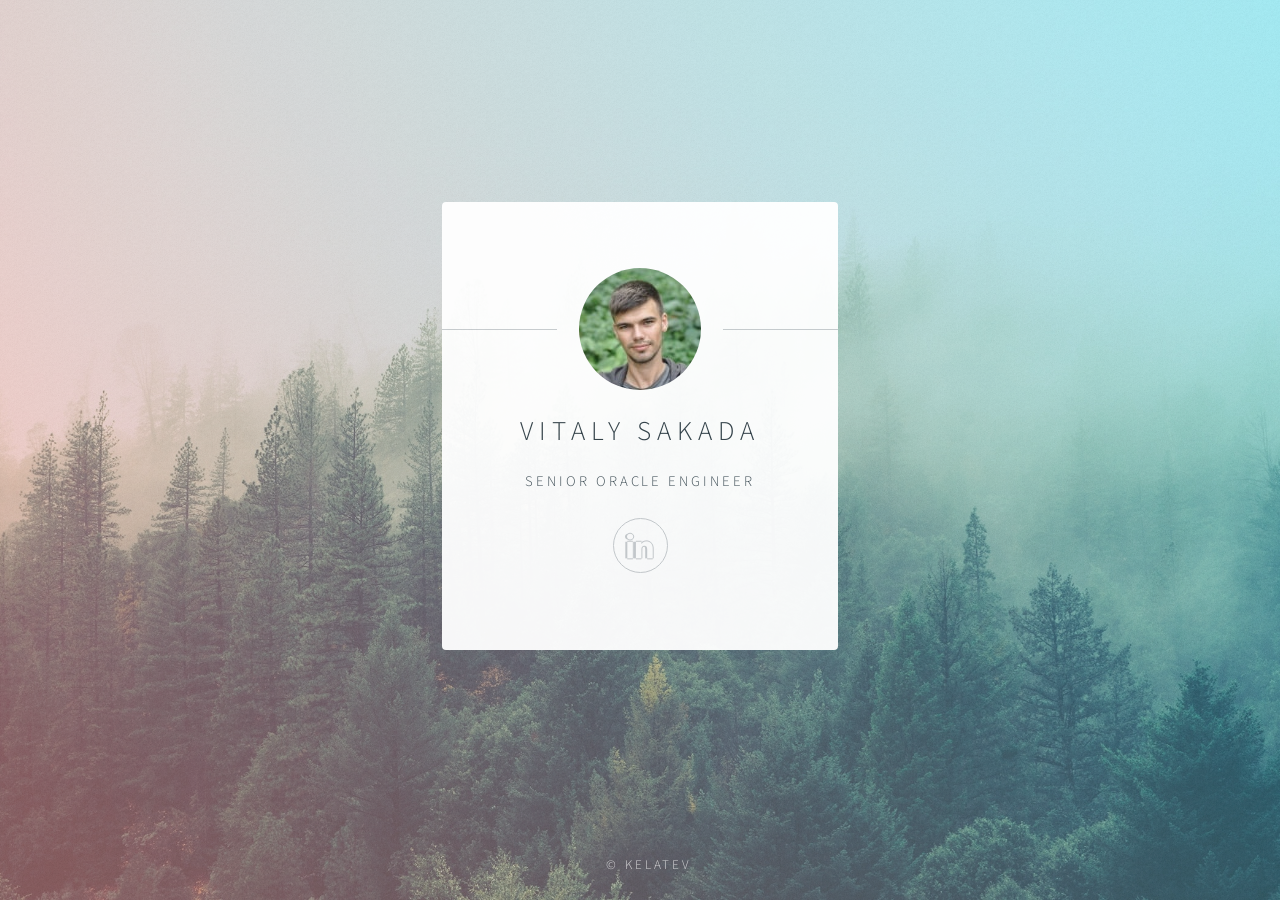
==== index.html @ fc94ff6a "Update index.html" ====
<!DOCTYPE HTML>
<html>
  <head>
    <title>Kelatev</title>
    <meta charset="utf-8" />
    <meta name="viewport" content="width=device-width, initial-scale=1" />
    <style>
@font-face{font-family:'FortAwesome';src:url([data-uri]) format('woff');font-weight:normal;font-style:normal}.fa{display:inline-block;font:normal normal normal 14px/1 'FortAwesome';font-size:inherit;text-rendering:auto;-webkit-font-smoothing:antialiased;-moz-osx-font-smoothing:grayscale}.fa-envelope:before{content:'\f004'}.fa-linkedin:before{content:'\f008'}.fa-facebook:before{content:'\f00f'}

    </style>
    <link rel="stylesheet" href="http://fonts.googleapis.com/css?family=Source+Sans+Pro:300" />
    <link rel="stylesheet" href="/css/main.css" />
    <noscript>
      <style>
      body:after {
    		display: none;
    	}
    	#main {
    		-moz-transform: none !important;
    		-webkit-transform: none !important;
    		-ms-transform: none !important;
    		transform: none !important;
    		opacity: 1 !important;
    	}
      </style>
    </noscript>
  </head>
  <body class="is-loading">

    <!-- Wrapper -->
      <div id="wrapper">

        <!-- Main -->
          <section id="main">
            <header>
              <span class="avatar"><img src="[data-uri]" alt="" /></span>
              <h1>Vitaly Sakada</h1>
              <p>Senior Oracle Engineer</p>
            </header>

            <footer>
              <ul class="icons">
                <li><a href="https://ua.linkedin.com/in/kelatev" class="fa fa-linkedin">LinkedIn</a></li>
              </ul>
            </footer>
          </section>

        <!-- Footer -->
          <footer id="footer">
            <ul class="copyright">
              <li>&copy; Kelatev</li>
            </ul>
          </footer>

      </div>

      <script>
        if ('addEventListener' in window) {
          window.addEventListener('load', function() { document.body.className = document.body.className.replace(/\bis-loading\b/, ''); });
        }
      </script>

  </body>
</html>
---- css/main.css ----
@charset "UTF-8";

/* Reset */

	html, body, div, span, applet, object, iframe, h1, h2, h3, h4, h5, h6, p, blockquote, pre, a, abbr, acronym, address, big, cite, code, del, dfn, em, img, ins, kbd, q, s, samp, small, strike, strong, sub, sup, tt, var, b, u, i, center, dl, dt, dd, ol, ul, li, fieldset, form, label, legend, table, caption, tbody, tfoot, thead, tr, th, td, article, aside, canvas, details, embed, figure, figcaption, footer, header, hgroup, menu, nav, output, ruby, section, summary, time, mark, audio, video {
		margin: 0;
		padding: 0;
		border: 0;
		font-size: 100%;
		font: inherit;
		vertical-align: baseline;
	}

	article, aside, details, figcaption, figure, footer, header, hgroup, menu, nav, section {
		display: block;
	}

	body {
		line-height: 1;
	}

	ol, ul {
		list-style: none;
	}

	blockquote, q {
		quotes: none;
	}

	blockquote:before, blockquote:after, q:before, q:after {
		content: '';
		content: none;
	}

	table {
		border-collapse: collapse;
		border-spacing: 0;
	}

	body {
		-webkit-text-size-adjust: none;
	}

/* Box Model */

	*, *:before, *:after {
		-moz-box-sizing: border-box;
		-webkit-box-sizing: border-box;
		box-sizing: border-box;
	}

/* Basic */

	@media screen and (max-width: 480px) {

		html, body {
			min-width: 320px;
		}

	}

	body.is-loading *, body.is-loading *:before, body.is-loading *:after {
		-moz-animation: none !important;
		-webkit-animation: none !important;
		-ms-animation: none !important;
		animation: none !important;
		-moz-transition: none !important;
		-webkit-transition: none !important;
		-ms-transition: none !important;
		transition: none !important;
	}

	html {
		height: 100%;
	}

	body {
		height: 100%;
		background-color: #ffffff;
		background-image: url("/images/overlay.png"), -moz-linear-gradient(60deg, rgba(255, 165, 150, 0.5) 5%, rgba(0, 228, 255, 0.35)), url("/images/nature-forest-trees-fog-min.jpeg");
		background-image: url("/images/overlay.png"), -webkit-linear-gradient(60deg, rgba(255, 165, 150, 0.5) 5%, rgba(0, 228, 255, 0.35)), url("/images/nature-forest-trees-fog-min.jpeg");
		background-image: url("/images/overlay.png"), -ms-linear-gradient(60deg, rgba(255, 165, 150, 0.5) 5%, rgba(0, 228, 255, 0.35)), url("/images/nature-forest-trees-fog-min.jpeg");
		background-image: url("/images/overlay.png"), linear-gradient(60deg, rgba(255, 165, 150, 0.5) 5%, rgba(0, 228, 255, 0.35)), url("/images/nature-forest-trees-fog-min.jpeg");
		background-repeat: repeat,			no-repeat,			no-repeat;
		background-size: 100px 100px, cover,				cover;
		background-position: top left,		center center,		bottom center;
		background-attachment: fixed,			fixed,				fixed;
	}

		body:after {
			content: '';
			display: block;
			position: fixed;
			top: 0;
			left: 0;
			width: 100%;
			height: inherit;
			opacity: 0;
			z-index: 1;
			background-color: #ffffff;
			background-image: url("/images/overlay.png"), -moz-linear-gradient(60deg, rgba(255, 165, 150, 0.5) 5%, rgba(0, 228, 255, 0.35));
			background-image: url("/images/overlay.png"), -webkit-linear-gradient(60deg, rgba(255, 165, 150, 0.5) 5%, rgba(0, 228, 255, 0.35));
			background-image: url("/images/overlay.png"), -ms-linear-gradient(60deg, rgba(255, 165, 150, 0.5) 5%, rgba(0, 228, 255, 0.35));
			background-image: url("/images/overlay.png"), linear-gradient(60deg, rgba(255, 165, 150, 0.5) 5%, rgba(0, 228, 255, 0.35));
			background-repeat: repeat,			no-repeat;
			background-size: 100px 100px, cover;
			background-position: top left,		center center;
			-moz-transition: opacity 1.75s ease-out;
			-webkit-transition: opacity 1.75s ease-out;
			-ms-transition: opacity 1.75s ease-out;
			transition: opacity 1.75s ease-out;
		}

		body.is-loading:after {
			opacity: 1;
		}

/* Type */

	body, input, select, textarea {
		color: #414f57;
		font-family: "Source Sans Pro", Helvetica, sans-serif;
		font-size: 14pt;
		font-weight: 300;
		line-height: 2;
		letter-spacing: 0.2em;
		text-transform: uppercase;
	}

		@media screen and (max-width: 1680px) {

			body, input, select, textarea {
				font-size: 11pt;
			}

		}

		@media screen and (max-width: 480px) {

			body, input, select, textarea {
				font-size: 10pt;
				line-height: 1.75;
			}

		}

	a {
		-moz-transition: color 0.2s ease, border-color 0.2s ease;
		-webkit-transition: color 0.2s ease, border-color 0.2s ease;
		-ms-transition: color 0.2s ease, border-color 0.2s ease;
		transition: color 0.2s ease, border-color 0.2s ease;
		color: inherit;
		text-decoration: none;
	}

		a:before {
			-moz-transition: color 0.2s ease, text-shadow 0.2s ease;
			-webkit-transition: color 0.2s ease, text-shadow 0.2s ease;
			-ms-transition: color 0.2s ease, text-shadow 0.2s ease;
			transition: color 0.2s ease, text-shadow 0.2s ease;
		}

		a:hover {
			color: #6EF1AA;
		}

	strong, b {
		color: #313f47;
	}

	em, i {
		font-style: italic;
	}

	p {
		margin: 0 0 1.5em 0;
	}

	h1, h2, h3, h4, h5, h6 {
		color: #313f47;
		line-height: 1.5;
		margin: 0 0 0.75em 0;
	}

		h1 a, h2 a, h3 a, h4 a, h5 a, h6 a {
			color: inherit;
			text-decoration: none;
		}

	h1 {
		font-size: 1.85em;
		letter-spacing: 0.22em;
		margin: 0 0 0.525em 0;
	}

	h2 {
		font-size: 1.25em;
	}

	h3 {
		font-size: 1em;
	}

	h4 {
		font-size: 1em;
	}

	h5 {
		font-size: 1em;
	}

	h6 {
		font-size: 1em;
	}

	@media screen and (max-width: 480px) {

		h1 {
			font-size: 1.65em;
		}

	}

	sub {
		font-size: 0.8em;
		position: relative;
		top: 0.5em;
	}

	sup {
		font-size: 0.8em;
		position: relative;
		top: -0.5em;
	}

	hr {
		border: 0;
		border-bottom: solid 1px #c8cccf;
		margin: 3em 0;
	}

/* Icon */

	.icon {
		text-decoration: none;
		position: relative;
		border-bottom: none;
	}

		.icon:before {
			-moz-osx-font-smoothing: grayscale;
			-webkit-font-smoothing: antialiased;
			font-family: FontAwesome;
			font-style: normal;
			font-weight: normal;
			text-transform: none !important;
		}

		.icon > .label {
			display: none;
		}

/* List */

	ol {
		list-style: decimal;
		margin: 0 0 1.5em 0;
		padding-left: 1.25em;
	}

		ol li {
			padding-left: 0.25em;
		}

	ul {
		list-style: disc;
		margin: 0 0 1.5em 0;
		padding-left: 1em;
	}

		ul li {
			padding-left: 0.5em;
		}

		ul.alt {
			list-style: none;
			padding-left: 0;
		}

			ul.alt li {
				border-top: solid 1px #c8cccf;
				padding: 0.5em 0;
			}

				ul.alt li:first-child {
					border-top: 0;
					padding-top: 0;
				}

		ul.icons {
			cursor: default;
			list-style: none;
			padding-left: 0;
			margin-top: -0.675em;
		}

			ul.icons li {
				display: inline-block;
				padding: 0.675em 0.5em;
			}

				ul.icons li a {
					text-decoration: none;
					position: relative;
					display: block;
					width: 3.75em;
					height: 3.75em;
					border-radius: 100%;
					border: solid 1px #c8cccf;
					line-height: 3.75em;
					overflow: hidden;
					text-align: center;
					text-indent: 3.75em;
					white-space: nowrap;
				}

					ul.icons li a:before {
						-moz-osx-font-smoothing: grayscale;
						-webkit-font-smoothing: antialiased;
						font-style: normal;
						font-weight: normal;
						text-transform: none !important;
					}

					ul.icons li a:before {
						color: #ffffff;
						text-shadow: 1.25px 0px 0px #c8cccf, -1.25px 0px 0px #c8cccf, 0px 1.25px 0px #c8cccf, 0px -1.25px 0px #c8cccf;
					}

					ul.icons li a:hover:before {
						text-shadow: 1.25px 0px 0px #6EF1AA, -1.25px 0px 0px #6EF1AA, 0px 1.25px 0px #6EF1AA, 0px -1.25px 0px #6EF1AA;
					}

					ul.icons li a:before {
						position: absolute;
						top: 0;
						left: 0;
						width: inherit;
						height: inherit;
						font-size: 1.85rem;
						line-height: inherit;
						text-align: center;
						text-indent: 0;
					}

					ul.icons li a:hover {
						border-color: #6EF1AA;
					}

			@media screen and (max-width: 480px) {

				ul.icons li a:before {
					font-size: 1.5rem;
				}

			}

		ul.actions {
			cursor: default;
			list-style: none;
			padding-left: 0;
		}

			ul.actions li {
				display: inline-block;
				padding: 0 0.75em 0 0;
				vertical-align: middle;
			}

				ul.actions li:last-child {
					padding-right: 0;
				}

	dl {
		margin: 0 0 1.5em 0;
	}

		dl dt {
			display: block;
			margin: 0 0 0.75em 0;
		}

		dl dd {
			margin-left: 1.5em;
		}

/* Button */

	input[type="submit"],
	input[type="reset"],
	input[type="button"],
	button,
	.button {
		-moz-appearance: none;
		-webkit-appearance: none;
		-ms-appearance: none;
		appearance: none;
		-moz-transition: background-color 0.2s ease-in-out, border-color 0.2s ease-in-out, color 0.2s ease-in-out;
		-webkit-transition: background-color 0.2s ease-in-out, border-color 0.2s ease-in-out, color 0.2s ease-in-out;
		-ms-transition: background-color 0.2s ease-in-out, border-color 0.2s ease-in-out, color 0.2s ease-in-out;
		transition: background-color 0.2s ease-in-out, border-color 0.2s ease-in-out, color 0.2s ease-in-out;
		display: inline-block;
		height: 2.75em;
		line-height: 2.75em;
		padding: 0 1.5em;
		background-color: transparent;
		border-radius: 4px;
		border: solid 1px #c8cccf;
		color: #414f57 !important;
		cursor: pointer;
		text-align: center;
		text-decoration: none;
		white-space: nowrap;
	}

		input[type="submit"]:hover,
		input[type="reset"]:hover,
		input[type="button"]:hover,
		button:hover,
		.button:hover {
			border-color: #6EF1AA;
			color: #6EF1AA !important;
		}

		input[type="submit"].icon,
		input[type="reset"].icon,
		input[type="button"].icon,
		button.icon,
		.button.icon {
			padding-left: 1.35em;
		}

			input[type="submit"].icon:before,
			input[type="reset"].icon:before,
			input[type="button"].icon:before,
			button.icon:before,
			.button.icon:before {
				margin-right: 0.5em;
			}

		input[type="submit"].fit,
		input[type="reset"].fit,
		input[type="button"].fit,
		button.fit,
		.button.fit {
			display: block;
			width: 100%;
			margin: 0 0 0.75em 0;
		}

		input[type="submit"].small,
		input[type="reset"].small,
		input[type="button"].small,
		button.small,
		.button.small {
			font-size: 0.8em;
		}

		input[type="submit"].big,
		input[type="reset"].big,
		input[type="button"].big,
		button.big,
		.button.big {
			font-size: 1.35em;
		}

		input[type="submit"].disabled, input[type="submit"]:disabled,
		input[type="reset"].disabled,
		input[type="reset"]:disabled,
		input[type="button"].disabled,
		input[type="button"]:disabled,
		button.disabled,
		button:disabled,
		.button.disabled,
		.button:disabled {
			-moz-pointer-events: none;
			-webkit-pointer-events: none;
			-ms-pointer-events: none;
			pointer-events: none;
			opacity: 0.5;
		}

/* Main */

	#main {
		position: relative;
		max-width: 100%;
		min-width: 27em;
		padding: 4.5em 3em 3em 3em ;
		background: #ffffff;
		border-radius: 4px;
		cursor: default;
		opacity: 0.95;
		text-align: center;
		-moz-transform-origin: 50% 50%;
		-webkit-transform-origin: 50% 50%;
		-ms-transform-origin: 50% 50%;
		transform-origin: 50% 50%;
		-moz-transform: rotateX(0deg);
		-webkit-transform: rotateX(0deg);
		-ms-transform: rotateX(0deg);
		transform: rotateX(0deg);
		-moz-transition: opacity 1s ease, -moz-transform 1s ease;
		-webkit-transition: opacity 1s ease, -webkit-transform 1s ease;
		-ms-transition: opacity 1s ease, -ms-transform 1s ease;
		transition: opacity 1s ease, transform 1s ease;
	}

		#main .avatar {
			position: relative;
			display: block;
			margin-bottom: 1.5em;
		}

			#main .avatar img {
				display: block;
				margin: 0 auto;
				border-radius: 100%;
				box-shadow: 0 0 0 1.5em #ffffff;
			}

			#main .avatar:before {
				content: '';
				display: block;
				position: absolute;
				top: 50%;
				left: -3em;
				width: calc(100% + 6em);
				height: 1px;
				z-index: -1;
				background: #c8cccf;
			}

		@media screen and (max-width: 480px) {

			#main {
				min-width: 0;
				width: 100%;
				padding: 4em 2em 2.5em 2em ;
			}

				#main .avatar:before {
					left: -2em;
					width: calc(100% + 4em);
				}

		}

		body.is-loading #main {
			opacity: 0;
			-moz-transform: rotateX(15deg);
			-webkit-transform: rotateX(15deg);
			-ms-transform: rotateX(15deg);
			transform: rotateX(15deg);
		}

/* Footer */

	#footer {
		-moz-align-self: -moz-flex-end;
		-webkit-align-self: -webkit-flex-end;
		-ms-align-self: -ms-flex-end;
		align-self: flex-end;
		width: 100%;
		padding: 1.5em 0 0 0;
		color: rgba(255, 255, 255, 0.75);
		cursor: default;
		text-align: center;
	}

		#footer .copyright {
			margin: 0;
			padding: 0;
			font-size: 0.9em;
			list-style: none;
		}

			#footer .copyright li {
				display: inline-block;
				margin: 0 0 0 0.45em;
				padding: 0 0 0 0.85em;
				border-left: solid 1px rgba(255, 255, 255, 0.5);
				line-height: 1;
			}

				#footer .copyright li:first-child {
					border-left: 0;
				}

/* Wrapper */

	#wrapper {
		display: -moz-flex;
		display: -webkit-flex;
		display: -ms-flex;
		display: flex;
		-moz-align-items: center;
		-webkit-align-items: center;
		-ms-align-items: center;
		align-items: center;
		-moz-justify-content: space-between;
		-webkit-justify-content: space-between;
		-ms-justify-content: space-between;
		justify-content: space-between;
		-moz-flex-direction: column;
		-webkit-flex-direction: column;
		-ms-flex-direction: column;
		flex-direction: column;
		-moz-perspective: 1000px;
		-webkit-perspective: 1000px;
		-ms-perspective: 1000px;
		perspective: 1000px;
		position: relative;
		min-height: 100%;
		padding: 1.5em;
		z-index: 2;
	}

		#wrapper > * {
			z-index: 1;
		}

		#wrapper:before {
			content: '';
			display: block;
		}

		@media screen and (max-width: 360px) {

			#wrapper {
				padding: 0.75em;
			}

		}

		body.is-ie #wrapper {
			height: 100%;
		}
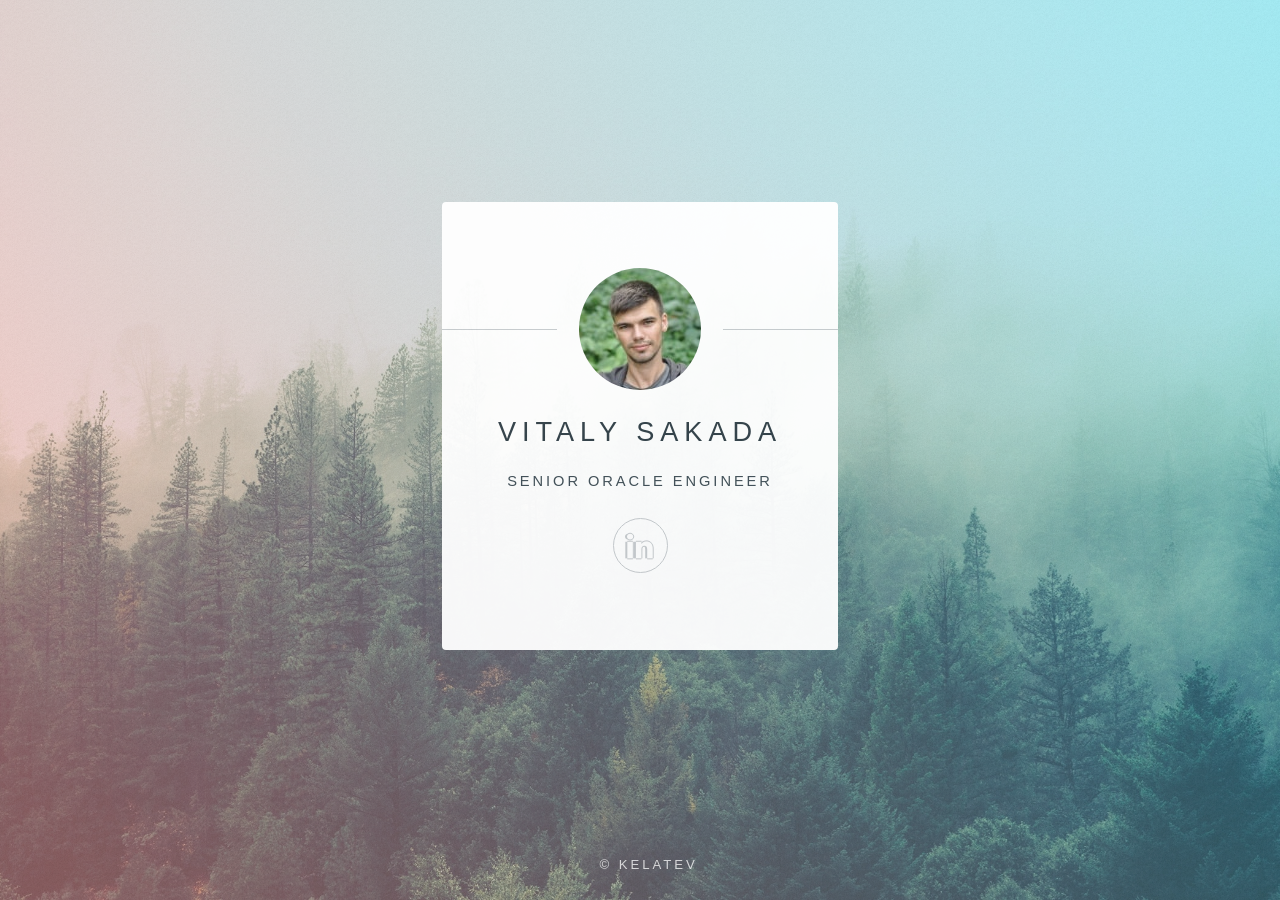
==== commit e57d15ca: "some update" ====
--- a/index.html
+++ b/index.html
@@ -1,64 +1,53 @@
-<!DOCTYPE HTML>
-<html>
-  <head>
-    <title>Kelatev</title>
-    <meta charset="utf-8" />
-    <meta name="viewport" content="width=device-width, initial-scale=1" />
-    <style>
-@font-face{font-family:'FortAwesome';src:url([data-uri]) format('woff');font-weight:normal;font-style:normal}.fa{display:inline-block;font:normal normal normal 14px/1 'FortAwesome';font-size:inherit;text-rendering:auto;-webkit-font-smoothing:antialiased;-moz-osx-font-smoothing:grayscale}.fa-envelope:before{content:'\f004'}.fa-linkedin:before{content:'\f008'}.fa-facebook:before{content:'\f00f'}
+<!DOCTYPE html>
+<html lang="en">
 
-    </style>
-    <link rel="stylesheet" href="http://fonts.googleapis.com/css?family=Source+Sans+Pro:300" />
-    <link rel="stylesheet" href="/css/main.css" />
-    <noscript>
-      <style>
-      body:after {
-    		display: none;
-    	}
-    	#main {
-    		-moz-transform: none !important;
-    		-webkit-transform: none !important;
-    		-ms-transform: none !important;
-    		transform: none !important;
-    		opacity: 1 !important;
-    	}
-      </style>
-    </noscript>
-  </head>
-  <body class="is-loading">
+<head>
+  <meta charset="utf-8" />
+  <title>Kelatev</title>
+  <meta name="viewport" content="width=device-width, initial-scale=1" />
+  <link rel="preconnect" href="https://fonts.googleapis.com">
+  <link rel="preconnect" href="https://fonts.gstatic.com" crossorigin>
+  <link rel="stylesheet" href="/css/main.css" />
+  <link href="https://fonts.googleapis.com/css2?family=Source+Code+Pro:wght@300&display=swap" rel="stylesheet">
 
-    <!-- Wrapper -->
-      <div id="wrapper">
+</head>
+<body class="is-loading">
 
-        <!-- Main -->
-          <section id="main">
-            <header>
-              <span class="avatar"><img src="[data-uri]" alt="" /></span>
-              <h1>Vitaly Sakada</h1>
-              <p>Senior Oracle Engineer</p>
-            </header>
+  <!-- Wrapper -->
+  <div id="wrapper">
 
-            <footer>
-              <ul class="icons">
-                <li><a href="https://ua.linkedin.com/in/kelatev" class="fa fa-linkedin">LinkedIn</a></li>
-              </ul>
-            </footer>
-          </section>
+    <!-- Main -->
+    <main id="main">
+      <header>
+        <span class="avatar"><img
+            src="[data-uri]"
+            alt="Avatar" loading="lazy" /></span>
+        <h1>Vitaly Sakada</h1>
+        <p>Senior Oracle Engineer</p>
+      </header>
 
-        <!-- Footer -->
-          <footer id="footer">
-            <ul class="copyright">
-              <li>&copy; Kelatev</li>
-            </ul>
-          </footer>
+      <footer>
+        <ul class="icons">
+          <li><a href="https://ua.linkedin.com/in/kelatev" class="fa fa-linkedin" target="_blank"
+              rel="noopener noreferrer" aria-label="LinkedIn profile">LinkedIn</a></li>
+        </ul>
+      </footer>
+    </main>
 
-      </div>
+    <!-- Footer -->
+    <footer id="footer">
+      <ul class="copyright">
+        <li>&copy; Kelatev</li>
+      </ul>
+    </footer>
 
-      <script>
-        if ('addEventListener' in window) {
-          window.addEventListener('load', function() { document.body.className = document.body.className.replace(/\bis-loading\b/, ''); });
-        }
-      </script>
+  </div>
 
-  </body>
-</html>
+  <script>
+    window.addEventListener('DOMContentLoaded', function () {
+      document.body.classList.remove('is-loading');
+    });
+  </script>
+</body>
+
+</html>
--- a/css/main.css
+++ b/css/main.css
@@ -645,4 +645,6 @@
 
 		body.is-ie #wrapper {
 			height: 100%;
-		}+		}
+
+@font-face{font-family:'FortAwesome';src:url([data-uri]) format('woff');font-weight:normal;font-style:normal}.fa{display:inline-block;font:normal normal normal 14px/1 'FortAwesome';font-size:inherit;text-rendering:auto;-webkit-font-smoothing:antialiased;-moz-osx-font-smoothing:grayscale}.fa-envelope:before{content:'\f004'}.fa-linkedin:before{content:'\f008'}.fa-facebook:before{content:'\f00f'}
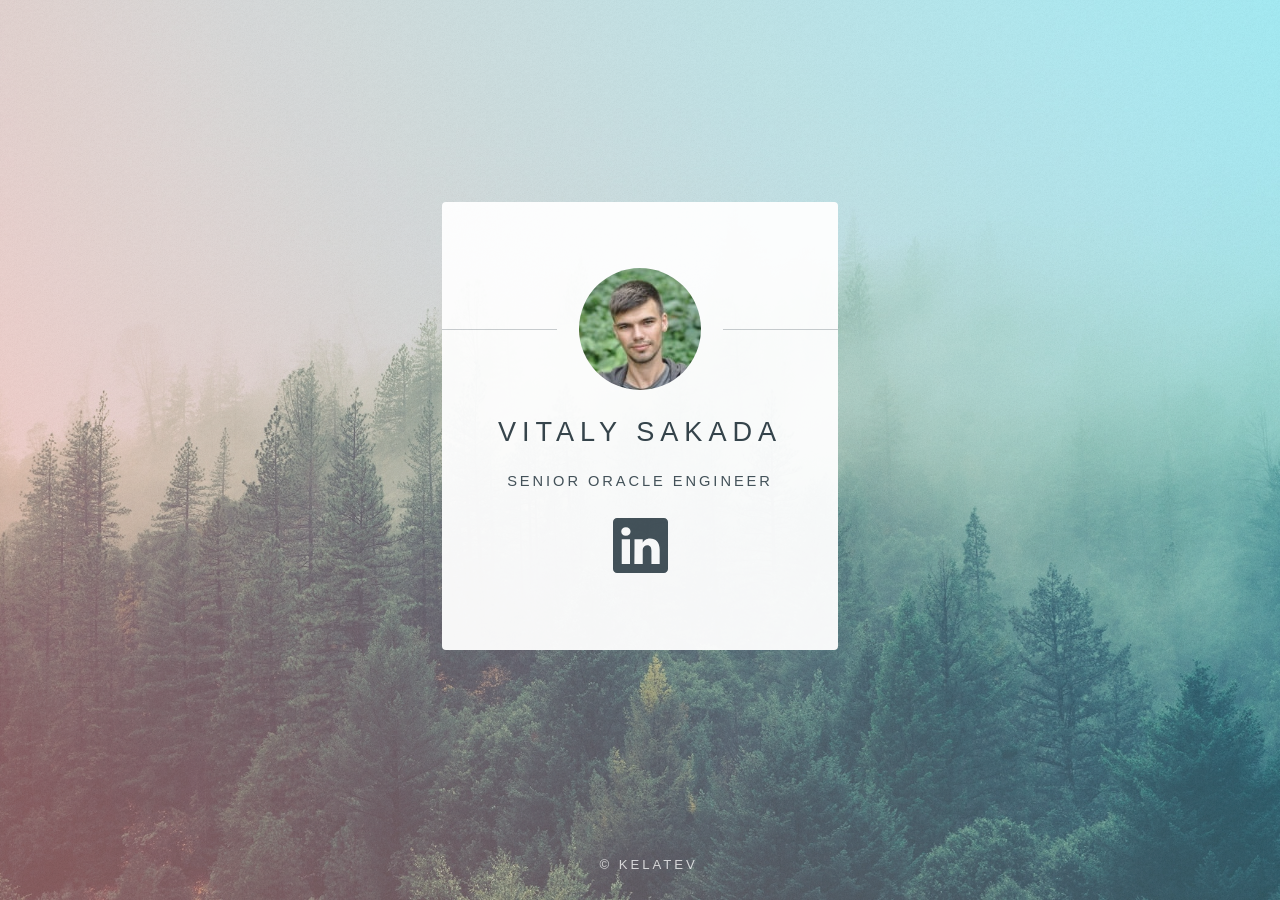
==== commit c08fa0d6: "some update" ====
--- a/index.html
+++ b/index.html
@@ -11,6 +11,7 @@
   <link href="https://fonts.googleapis.com/css2?family=Source+Code+Pro:wght@300&display=swap" rel="stylesheet">
 
 </head>
+
 <body class="is-loading">
 
   <!-- Wrapper -->
@@ -28,8 +29,12 @@
 
       <footer>
         <ul class="icons">
-          <li><a href="https://ua.linkedin.com/in/kelatev" class="fa fa-linkedin" target="_blank"
-              rel="noopener noreferrer" aria-label="LinkedIn profile">LinkedIn</a></li>
+          <li><a href="https://ua.linkedin.com/in/kelatev" target="_blank" rel="noopener noreferrer"
+              aria-label="LinkedIn profile"><svg xmlns="http://www.w3.org/2000/svg"
+                fill="currentColor" class="bi bi-linkedin" viewBox="0 0 16 16">
+                <path
+                  d="M0 1.146C0 .513.526 0 1.175 0h13.65C15.474 0 16 .513 16 1.146v13.708c0 .633-.526 1.146-1.175 1.146H1.175C.526 16 0 15.487 0 14.854zm4.943 12.248V6.169H2.542v7.225zm-1.2-8.212c.837 0 1.358-.554 1.358-1.248-.015-.709-.52-1.248-1.342-1.248S2.4 3.226 2.4 3.934c0 .694.521 1.248 1.327 1.248zm4.908 8.212V9.359c0-.216.016-.432.08-.586.173-.431.568-.878 1.232-.878.869 0 1.216.662 1.216 1.634v3.865h2.401V9.25c0-2.22-1.184-3.252-2.764-3.252-1.274 0-1.845.7-2.165 1.193v.025h-.016l.016-.025V6.169h-2.4c.03.678 0 7.225 0 7.225z" />
+              </svg></a></li>
         </ul>
       </footer>
     </main>
--- a/css/main.css
+++ b/css/main.css
@@ -315,12 +315,8 @@
 					display: block;
 					width: 3.75em;
 					height: 3.75em;
-					border-radius: 100%;
-					border: solid 1px #c8cccf;
-					line-height: 3.75em;
 					overflow: hidden;
 					text-align: center;
-					text-indent: 3.75em;
 					white-space: nowrap;
 				}
 
@@ -643,8 +639,4 @@
 
 		}
 
-		body.is-ie #wrapper {
-			height: 100%;
-		}
-
 @font-face{font-family:'FortAwesome';src:url([data-uri]) format('woff');font-weight:normal;font-style:normal}.fa{display:inline-block;font:normal normal normal 14px/1 'FortAwesome';font-size:inherit;text-rendering:auto;-webkit-font-smoothing:antialiased;-moz-osx-font-smoothing:grayscale}.fa-envelope:before{content:'\f004'}.fa-linkedin:before{content:'\f008'}.fa-facebook:before{content:'\f00f'}
